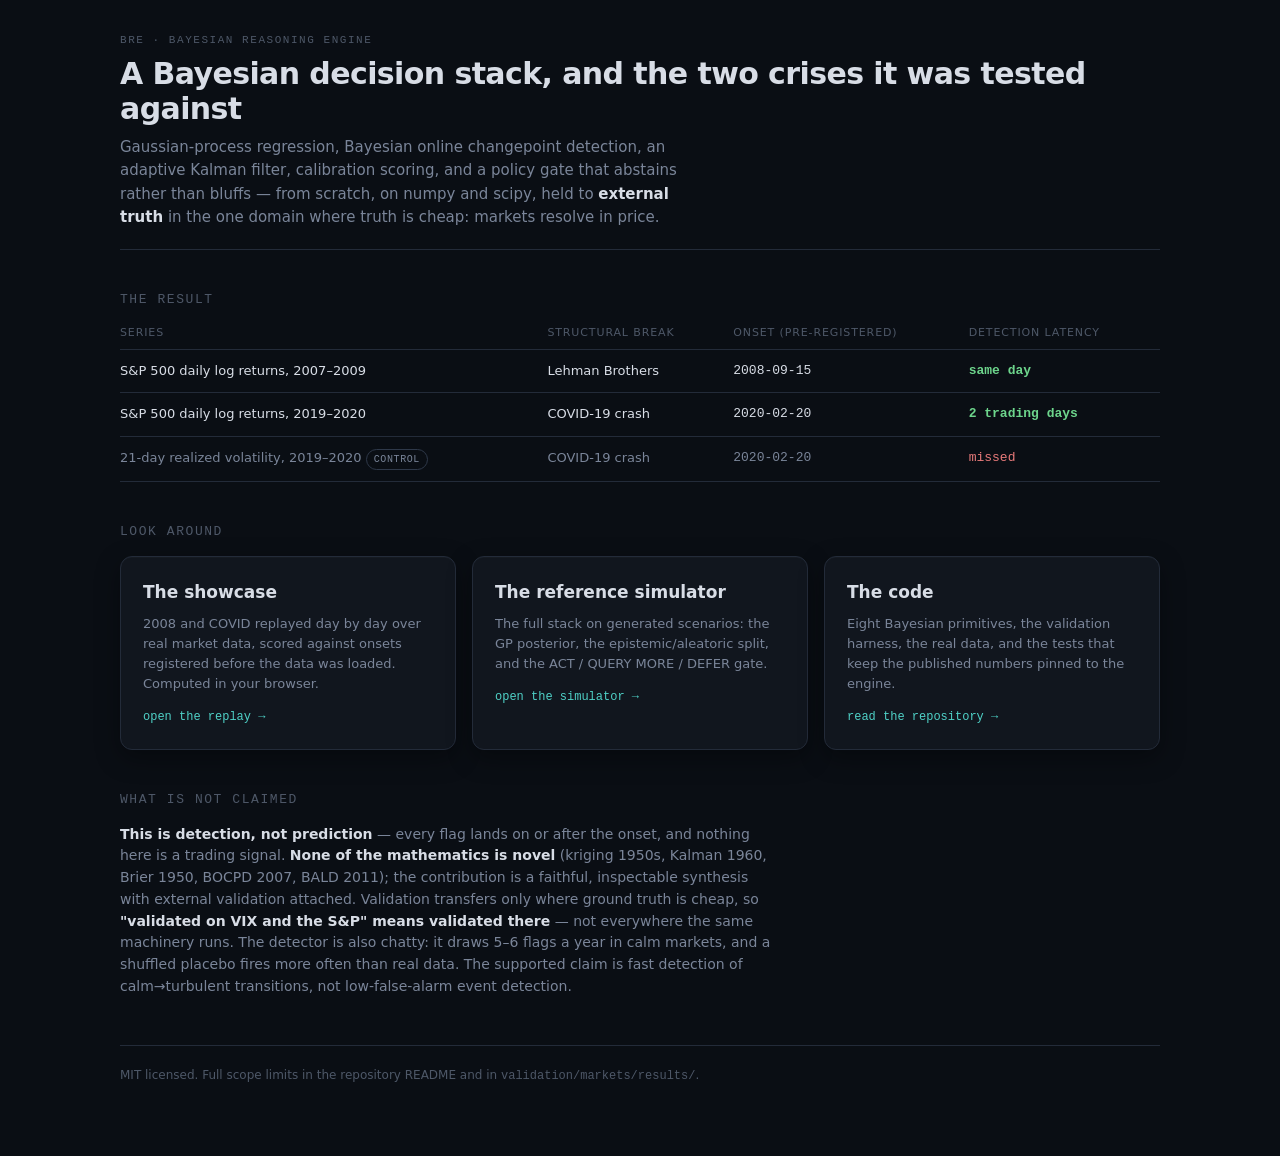
==== index.html @ 7d753ddd "Add the BRE engine, simulator, and the 2008/COVID regime-detection showcase Extracts the core Bayesi" ====
<!DOCTYPE html>
<html lang="en" data-theme="dark">
<head>
  <meta charset="utf-8">
  <meta name="viewport" content="width=device-width, initial-scale=1">
  <title>BRE — a Bayesian decision stack</title>
  <meta name="description" content="A from-scratch Bayesian engine, and the two market crises it was tested against: Lehman flagged the same day, COVID two trading days in.">
  <link rel="stylesheet" href="showcase/showcase.css">
  <style>
    .cards { display: grid; grid-template-columns: repeat(auto-fit, minmax(280px, 1fr)); gap: 16px; }
    .card {
      display: block;
      background: var(--surface);
      border: 1px solid var(--border);
      border-radius: var(--radius-lg);
      box-shadow: var(--shadow-card);
      padding: 22px;
      text-decoration: none;
      color: inherit;
      transition: border-color 120ms ease, transform 120ms ease;
    }
    .card:hover { border-color: var(--posterior); transform: translateY(-2px); }
    .card h3 { margin: 0 0 8px; font-size: 17px; }
    .card p { margin: 0; color: var(--text-muted); font-size: 13px; }
    .card .go { display: block; margin-top: 14px; font-family: var(--font-mono); font-size: 12px; color: var(--posterior); }
  </style>
</head>
<body>
<div class="wrap">

  <header class="masthead">
    <div>
      <p class="eyebrow">BRE · Bayesian reasoning engine</p>
      <h1>A Bayesian decision stack, and the two crises it was tested against</h1>
      <p class="lede">
        Gaussian-process regression, Bayesian online changepoint detection, an adaptive
        Kalman filter, calibration scoring, and a policy gate that abstains rather than
        bluffs — from scratch, on numpy and scipy, held to <strong>external truth</strong> in the
        one domain where truth is cheap: markets resolve in price.
      </p>
    </div>
  </header>

  <section>
    <h2>The result</h2>
    <div class="table-scroll">
      <table class="results">
        <thead>
          <tr>
            <th>Series</th><th>Structural break</th><th>Onset (pre-registered)</th><th>Detection latency</th>
          </tr>
        </thead>
        <tbody>
          <tr>
            <td>S&amp;P 500 daily log returns, 2007–2009</td>
            <td>Lehman Brothers</td>
            <td class="num">2008-09-15</td>
            <td class="num"><span class="latency">same day</span></td>
          </tr>
          <tr>
            <td>S&amp;P 500 daily log returns, 2019–2020</td>
            <td>COVID-19 crash</td>
            <td class="num">2020-02-20</td>
            <td class="num"><span class="latency">2 trading days</span></td>
          </tr>
          <tr class="control">
            <td>21-day realized volatility, 2019–2020 <span class="tag">control</span></td>
            <td>COVID-19 crash</td>
            <td class="num">2020-02-20</td>
            <td class="num"><span class="latency miss">missed</span></td>
          </tr>
        </tbody>
      </table>
    </div>
  </section>

  <section>
    <h2>Look around</h2>
    <div class="cards">
      <a class="card" href="showcase/">
        <h3>The showcase</h3>
        <p>2008 and COVID replayed day by day over real market data, scored against onsets
           registered before the data was loaded. Computed in your browser.</p>
        <span class="go">open the replay →</span>
      </a>
      <a class="card" href="sim/">
        <h3>The reference simulator</h3>
        <p>The full stack on generated scenarios: the GP posterior, the
           epistemic/aleatoric split, and the ACT / QUERY MORE / DEFER gate.</p>
        <span class="go">open the simulator →</span>
      </a>
      <a class="card" href="https://github.com/csj571/bre-public">
        <h3>The code</h3>
        <p>Eight Bayesian primitives, the validation harness, the real data, and the tests
           that keep the published numbers pinned to the engine.</p>
        <span class="go">read the repository →</span>
      </a>
    </div>
  </section>

  <section>
    <h2>What is not claimed</h2>
    <div class="prose">
      <p>
        <strong>This is detection, not prediction</strong> — every flag lands on or after the onset,
        and nothing here is a trading signal. <strong>None of the mathematics is novel</strong>
        (kriging 1950s, Kalman 1960, Brier 1950, BOCPD 2007, BALD 2011); the contribution is a
        faithful, inspectable synthesis with external validation attached. Validation transfers
        only where ground truth is cheap, so <strong>"validated on VIX and the S&amp;P" means
        validated there</strong> — not everywhere the same machinery runs. The detector is also
        chatty: it draws 5–6 flags a year in calm markets, and a shuffled placebo fires more
        often than real data. The supported claim is fast detection of calm→turbulent
        transitions, not low-false-alarm event detection.
      </p>
    </div>
  </section>

  <footer>
    MIT licensed. Full scope limits in the repository README and in
    <code>validation/markets/results/</code>.
  </footer>

</div>
</body>
</html>
---- showcase/showcase.css ----
/* showcase.css — standalone styling for the regime-detection showcase.
   Palette borrowed from the simulator's design system so the two pages read as
   one project, but this file is self-contained: the showcase does not depend on
   sim/style.css, whose class names belong to the simulator's layout. */

:root {
  --bg: #0a0e14;
  --surface: #11161e;
  --surface-2: #161c26;
  --surface-3: #1c2330;
  --border: #232b39;
  --border-bright: #2e3849;
  --text: #d8dde6;
  --text-muted: #7a8599;
  --text-faint: #4e5868;
  --posterior: #4fd1c7;
  --observation: #f5b94a;
  --break: #e94989;
  --act: #6dd58c;
  --defer: #e87a7a;
  --query: #6ab0ee;
  --grid: rgba(255, 255, 255, 0.05);

  --radius-sm: 4px;
  --radius-md: 8px;
  --radius-lg: 12px;

  --font-display: 'General Sans', 'Inter', system-ui, -apple-system, sans-serif;
  --font-mono: 'Geist Mono', ui-monospace, 'JetBrains Mono', monospace;

  --shadow-card: 0 1px 0 rgba(255, 255, 255, 0.02) inset, 0 8px 24px rgba(0, 0, 0, 0.35);
}

[data-theme="light"] {
  --bg: #f5f6f8;
  --surface: #ffffff;
  --surface-2: #f9fafb;
  --surface-3: #f1f3f6;
  --border: #d9dde4;
  --border-bright: #c1c7d3;
  --text: #1c2330;
  --text-muted: #5b6577;
  --text-faint: #97a0b0;
  --posterior: #1a8a82;
  --observation: #c98a18;
  --break: #c63673;
  --act: #2f9d56;
  --defer: #c95252;
  --query: #2b7bcc;
  --grid: rgba(0, 0, 0, 0.06);
  --shadow-card: 0 1px 0 rgba(0, 0, 0, 0.02) inset, 0 4px 12px rgba(16, 24, 40, 0.05);
}

* { box-sizing: border-box; }
html, body { margin: 0; padding: 0; }

body {
  background: var(--bg);
  color: var(--text);
  font-family: var(--font-display);
  font-size: 14px;
  line-height: 1.55;
  -webkit-font-smoothing: antialiased;
}

.wrap {
  max-width: 1080px;
  margin: 0 auto;
  padding: 32px 20px 72px;
}

a { color: var(--query); }

/* ---------- header ---------- */

header.masthead {
  display: flex;
  justify-content: space-between;
  align-items: flex-start;
  gap: 24px;
  padding-bottom: 20px;
  border-bottom: 1px solid var(--border);
}

.eyebrow {
  font-family: var(--font-mono);
  font-size: 11px;
  letter-spacing: 0.14em;
  text-transform: uppercase;
  color: var(--text-faint);
  margin: 0 0 8px;
}

h1 {
  font-size: 30px;
  line-height: 1.15;
  margin: 0 0 10px;
  letter-spacing: -0.02em;
}

.lede {
  margin: 0;
  max-width: 62ch;
  color: var(--text-muted);
  font-size: 15px;
}

.lede strong { color: var(--text); font-weight: 600; }

/* ---------- buttons ---------- */

.btn {
  font-family: var(--font-display);
  font-size: 13px;
  color: var(--text);
  background: var(--surface-2);
  border: 1px solid var(--border-bright);
  border-radius: var(--radius-sm);
  padding: 7px 14px;
  cursor: pointer;
  transition: background 120ms ease, border-color 120ms ease;
}

.btn:hover { background: var(--surface-3); border-color: var(--posterior); }
.btn.primary { background: var(--posterior); border-color: var(--posterior); color: var(--bg); font-weight: 600; }
.btn.primary:hover { filter: brightness(1.08); background: var(--posterior); }
.btn.ghost { background: transparent; }
.btn:disabled { opacity: 0.45; cursor: not-allowed; }

/* ---------- headline table ---------- */

section { margin-top: 40px; }

h2 {
  font-size: 13px;
  font-family: var(--font-mono);
  letter-spacing: 0.12em;
  text-transform: uppercase;
  color: var(--text-faint);
  margin: 0 0 14px;
  font-weight: 500;
}

.table-scroll { overflow-x: auto; }

table.results {
  width: 100%;
  min-width: 620px;
  border-collapse: collapse;
  font-size: 13px;
}

table.results th {
  text-align: left;
  font-weight: 500;
  color: var(--text-faint);
  font-size: 11px;
  letter-spacing: 0.08em;
  text-transform: uppercase;
  padding: 0 12px 8px 0;
  border-bottom: 1px solid var(--border);
  white-space: nowrap;
}

table.results td {
  padding: 11px 12px 11px 0;
  border-bottom: 1px solid var(--border);
  vertical-align: top;
}

table.results tr.control td { color: var(--text-muted); }
table.results .num { font-family: var(--font-mono); white-space: nowrap; }

.latency {
  font-family: var(--font-mono);
  font-weight: 600;
  color: var(--act);
}

.latency.miss { color: var(--defer); font-weight: 400; }

.tag {
  display: inline-block;
  font-family: var(--font-mono);
  font-size: 10px;
  letter-spacing: 0.06em;
  text-transform: uppercase;
  padding: 2px 7px;
  border-radius: 999px;
  border: 1px solid var(--border-bright);
  color: var(--text-muted);
}

/* ---------- replay panel ---------- */

.panel {
  background: var(--surface);
  border: 1px solid var(--border);
  border-radius: var(--radius-lg);
  box-shadow: var(--shadow-card);
  overflow: hidden;
}

.tabs {
  display: flex;
  flex-wrap: wrap;
  gap: 2px;
  padding: 8px 8px 0;
  background: var(--surface-2);
  border-bottom: 1px solid var(--border);
}

.tab {
  font-family: var(--font-display);
  font-size: 13px;
  background: transparent;
  border: 1px solid transparent;
  border-bottom: none;
  border-radius: var(--radius-sm) var(--radius-sm) 0 0;
  color: var(--text-muted);
  padding: 8px 14px;
  cursor: pointer;
}

.tab:hover { color: var(--text); }

.tab[aria-selected="true"] {
  background: var(--surface);
  border-color: var(--border);
  color: var(--text);
  font-weight: 600;
  margin-bottom: -1px;
  padding-bottom: 9px;
}

.case-head {
  padding: 18px 20px 4px;
  display: flex;
  justify-content: space-between;
  align-items: baseline;
  gap: 16px;
  flex-wrap: wrap;
}

.case-head h3 { margin: 0; font-size: 17px; }
.case-head .sub { font-family: var(--font-mono); font-size: 12px; color: var(--text-faint); }

.case-note {
  padding: 0 20px;
  margin: 6px 0 0;
  color: var(--text-muted);
  font-size: 13px;
  max-width: 78ch;
}

.charts { padding: 12px 8px 0; }

canvas { display: block; width: 100%; }

.axis-note {
  display: flex;
  justify-content: space-between;
  font-family: var(--font-mono);
  font-size: 10px;
  color: var(--text-faint);
  padding: 0 12px 4px;
}

/* ---------- transport + readout ---------- */

.transport {
  display: flex;
  align-items: center;
  gap: 12px;
  flex-wrap: wrap;
  padding: 14px 20px;
  border-top: 1px solid var(--border);
  background: var(--surface-2);
}

.transport input[type="range"] { flex: 1 1 200px; min-width: 140px; accent-color: var(--posterior); }

.speed { display: flex; align-items: center; gap: 6px; font-size: 12px; color: var(--text-muted); }
.speed select {
  font-family: var(--font-mono);
  font-size: 12px;
  background: var(--surface-3);
  color: var(--text);
  border: 1px solid var(--border-bright);
  border-radius: var(--radius-sm);
  padding: 4px 6px;
}

.readout {
  display: grid;
  grid-template-columns: repeat(auto-fit, minmax(132px, 1fr));
  gap: 1px;
  background: var(--border);
  border-top: 1px solid var(--border);
}

.stat { background: var(--surface); padding: 12px 16px; }

.stat .label {
  font-family: var(--font-mono);
  font-size: 10px;
  letter-spacing: 0.08em;
  text-transform: uppercase;
  color: var(--text-faint);
  display: block;
  margin-bottom: 4px;
}

.stat .value { font-family: var(--font-mono); font-size: 17px; }
.stat .value.small { font-size: 14px; }

.status-chip {
  display: inline-block;
  font-family: var(--font-mono);
  font-size: 12px;
  padding: 3px 10px;
  border-radius: 999px;
  border: 1px solid var(--border-bright);
  color: var(--text-muted);
}

.status-chip.fired {
  background: var(--break);
  border-color: var(--break);
  color: #fff;
  font-weight: 600;
}

/* ---------- prose ---------- */

.prose { max-width: 74ch; color: var(--text-muted); }
.prose p { margin: 0 0 14px; }
.prose strong { color: var(--text); }
.prose code {
  font-family: var(--font-mono);
  font-size: 12px;
  background: var(--surface-2);
  border: 1px solid var(--border);
  border-radius: var(--radius-sm);
  padding: 1px 5px;
  color: var(--text);
}

.prose ul { margin: 0 0 14px; padding-left: 20px; }
.prose li { margin-bottom: 7px; }

.callout {
  border-left: 2px solid var(--observation);
  background: var(--surface);
  border-radius: 0 var(--radius-md) var(--radius-md) 0;
  padding: 14px 18px;
  margin: 0 0 18px;
}

.callout p:last-child { margin-bottom: 0; }

.legend {
  display: flex;
  flex-wrap: wrap;
  gap: 16px;
  font-family: var(--font-mono);
  font-size: 11px;
  color: var(--text-muted);
  padding: 4px 20px 14px;
}

.swatch {
  display: inline-block;
  width: 10px;
  height: 10px;
  border-radius: 2px;
  margin-right: 6px;
  vertical-align: -1px;
}

footer {
  margin-top: 48px;
  padding-top: 20px;
  border-top: 1px solid var(--border);
  color: var(--text-faint);
  font-size: 12px;
}

.error {
  border: 1px solid var(--defer);
  border-radius: var(--radius-md);
  padding: 16px 18px;
  color: var(--text);
}

.error code { background: var(--surface-2); }

@media (max-width: 640px) {
  h1 { font-size: 24px; }
  .wrap { padding: 24px 14px 56px; }
  .case-head, .transport, .case-note { padding-left: 14px; padding-right: 14px; }
}
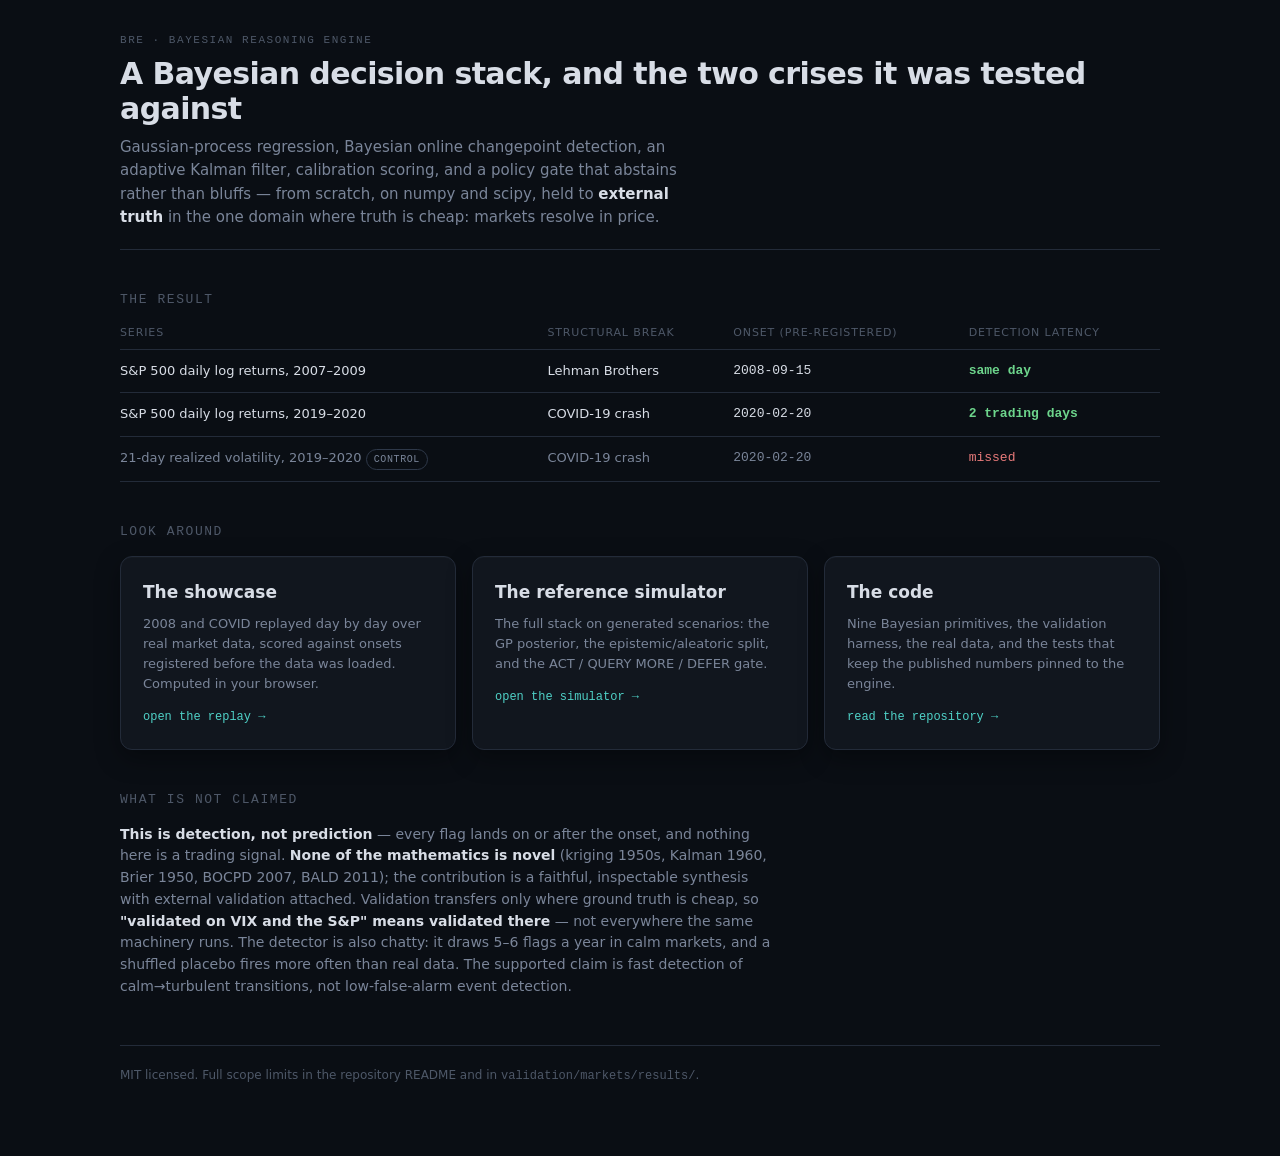
==== commit 06410a71: "Port the preference learner as engine/preference.py — the engine is now complete Brings the last eng" ====
--- a/index.html
+++ b/index.html
@@ -91,7 +91,7 @@
       </a>
       <a class="card" href="https://github.com/csj571/bre-public">
         <h3>The code</h3>
-        <p>Eight Bayesian primitives, the validation harness, the real data, and the tests
+        <p>Nine Bayesian primitives, the validation harness, the real data, and the tests
            that keep the published numbers pinned to the engine.</p>
         <span class="go">read the repository →</span>
       </a>
